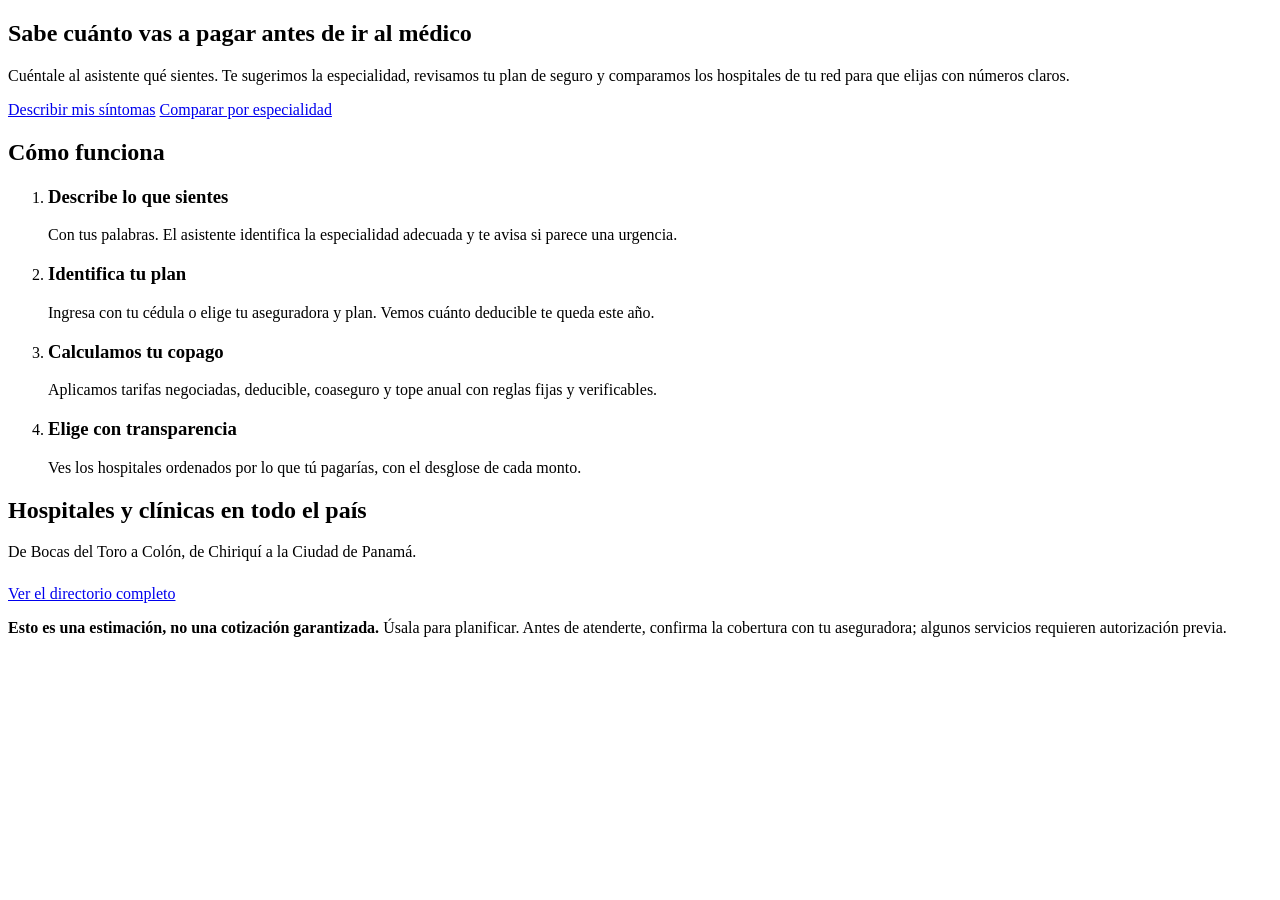
==== index.html @ ccde7081 "Add files via upload" ====
<!DOCTYPE html>
<html lang="es-PA">
<head>
  <meta charset="UTF-8">
  <meta name="viewport" content="width=device-width, initial-scale=1, viewport-fit=cover">
  <meta name="description" content="Estima cuánto pagarás de copago en hospitales y clínicas de Panamá antes de atenderte.">
  <meta name="theme-color" content="#0E3A5B">
  <title>CopagoPA · Sabe cuánto pagarás antes de ir al médico</title>
  <link rel="stylesheet" href="css/estilos.css">
</head>
<body>
  <header id="cabecera"></header>

  <main id="principal">
    <section class="portada">
      <div class="contenedor portada__rejilla">
        <div>
          <h1>Sabe cuánto vas a pagar antes de ir al médico</h1>
          <p class="portada__entrada">Cuéntale al asistente qué sientes. Te sugerimos la especialidad, revisamos tu plan de seguro y comparamos los hospitales de tu red para que elijas con números claros.</p>
          <div class="portada__acciones">
            <a class="btn btn--primario" href="asistente.html">Describir mis síntomas</a>
            <a class="btn btn--secundario" href="comparador.html">Comparar por especialidad</a>
          </div>
        </div>

        <div class="portada__ticket" aria-label="Ejemplo de estimado">
          <div class="ticket" id="ticket-ejemplo"></div>
        </div>
      </div>
    </section>

    <section class="seccion" aria-labelledby="t-como">
      <div class="contenedor">
        <h2 id="t-como">Cómo funciona</h2>
        <ol class="pasos">
          <li><h3>Describe lo que sientes</h3><p>Con tus palabras. El asistente identifica la especialidad adecuada y te avisa si parece una urgencia.</p></li>
          <li><h3>Identifica tu plan</h3><p>Ingresa con tu cédula o elige tu aseguradora y plan. Vemos cuánto deducible te queda este año.</p></li>
          <li><h3>Calculamos tu copago</h3><p>Aplicamos tarifas negociadas, deducible, coaseguro y tope anual con reglas fijas y verificables.</p></li>
          <li><h3>Elige con transparencia</h3><p>Ves los hospitales ordenados por lo que tú pagarías, con el desglose de cada monto.</p></li>
        </ol>
      </div>
    </section>

    <section class="seccion" aria-labelledby="t-red">
      <div class="contenedor">
        <h2 id="t-red">Hospitales y clínicas en todo el país</h2>
        <p>De Bocas del Toro a Colón, de Chiriquí a la Ciudad de Panamá.</p>
        <div class="franja-logos" id="franja-logos"></div>
        <p style="margin-top:1.5rem"><a href="hospitales.html">Ver el directorio completo</a></p>
      </div>
    </section>

    <section class="seccion">
      <div class="contenedor">
        <div class="aviso">
          <p><strong>Esto es una estimación, no una cotización garantizada.</strong> Úsala para planificar. Antes de atenderte, confirma la cobertura con tu aseguradora; algunos servicios requieren autorización previa.</p>
        </div>
      </div>
    </section>
  </main>

  <footer id="pie"></footer>

  <script src="js/datos.js"></script>
  <script src="js/motor.js"></script>
  <script src="js/app.js"></script>
  <script>
    CP.montarLayout("inicio");

    // Ticket de ejemplo con datos reales del motor (paciente demo)
    (function () {
      const demo = CP.pacientesDemo[0];
      const h = CP.hospitales.find(x => x.id === "h03");
      const est = CP.motor.estimar({ hospital: h, especialidadId: "neurologia", estudiosIds: [], perfil: demo });
      const nivel = CP.etiquetaNivel[est.nivel];
      document.getElementById("ticket-ejemplo").outerHTML = `
        <div>
          <div class="ticket" style="-webkit-mask:none;mask:none;border-bottom:0;padding-bottom:0">
            <div class="portada__ticket-cab">
              ${CP.logo(h, 44)}
              <div><strong>${h.nombre}</strong><p>Neurología, plan Istmo Plus</p></div>
            </div>
            <p style="margin:.6rem 0 0"><span class="nivel ${nivel.clase}">${nivel.texto}</span></p>
          </div>
          ${CP.ticketHTML(est)}
        </div>`;
    })();

    document.getElementById("franja-logos").innerHTML = CP.hospitales.slice(0, 8)
      .map(h => `<a href="hospitales.html#${h.id}">${CP.logo(h, 40)}<span>${CP.esc(h.nombre)}</span></a>`).join("");
  </script>
</body>
</html>
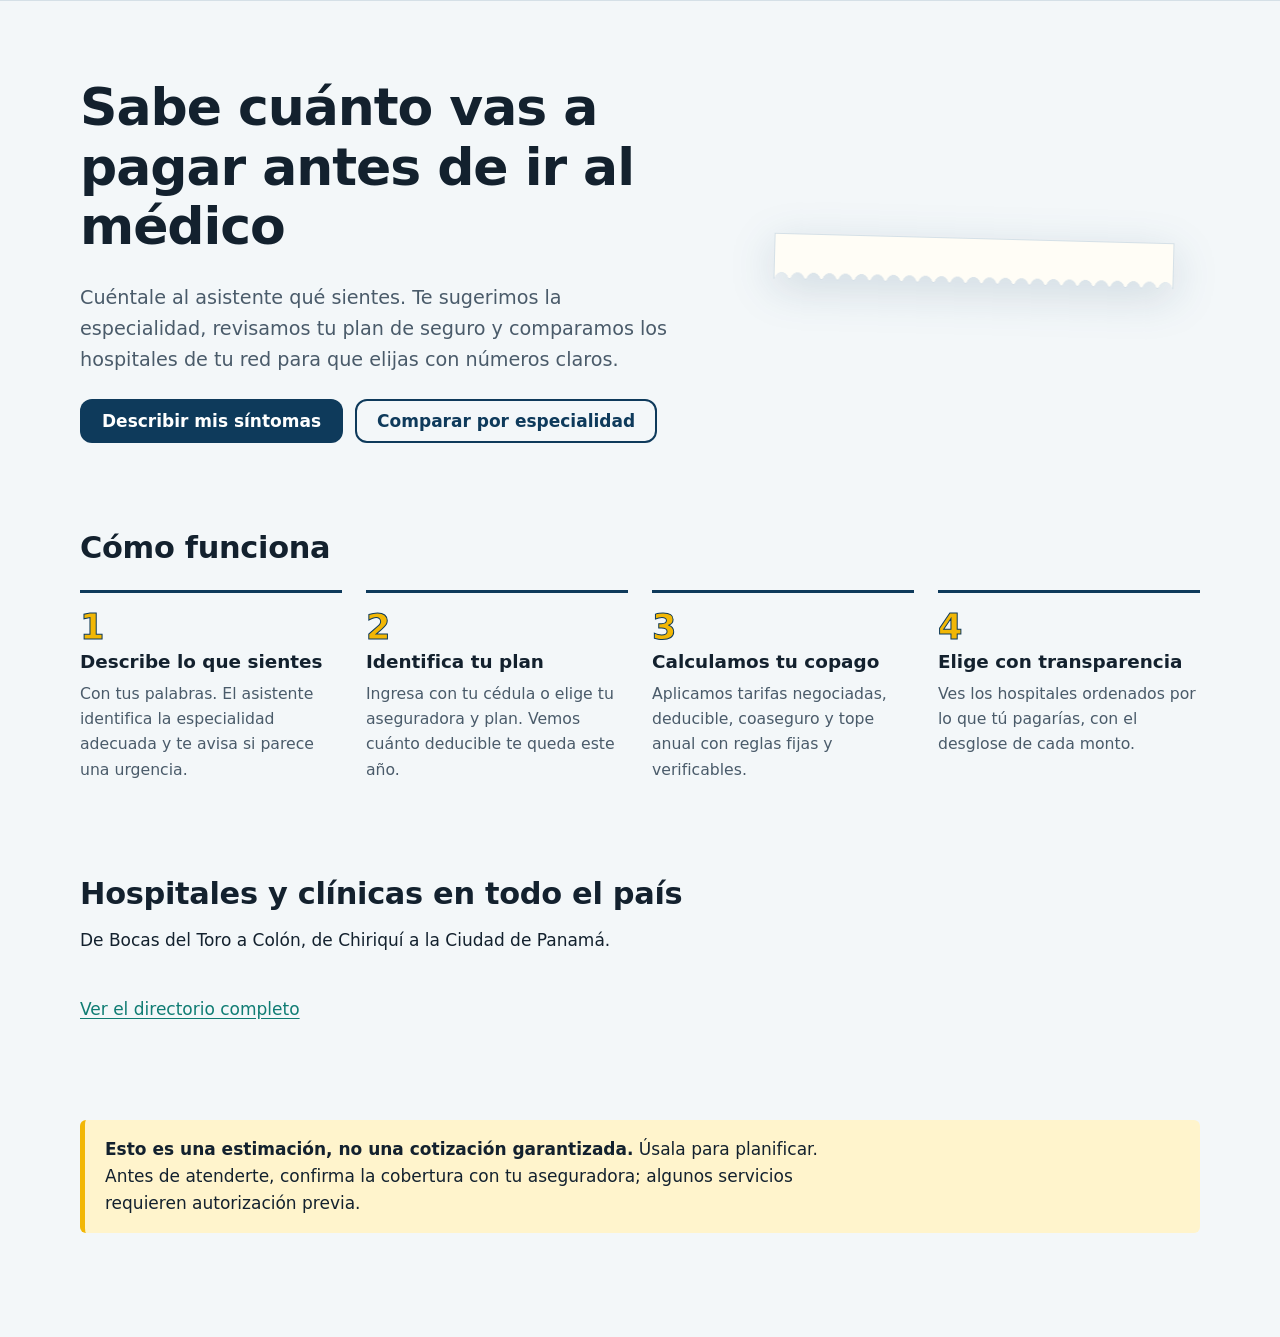
==== commit e620356a: "Fix stylesheet link path in index.html" ====
--- a/index.html
+++ b/index.html
@@ -6,7 +6,7 @@
   <meta name="description" content="Estima cuánto pagarás de copago en hospitales y clínicas de Panamá antes de atenderte.">
   <meta name="theme-color" content="#0E3A5B">
   <title>CopagoPA · Sabe cuánto pagarás antes de ir al médico</title>
-  <link rel="stylesheet" href="css/estilos.css">
+  <link rel="stylesheet" href="estilos.css">
 </head>
 <body>
   <header id="cabecera"></header>
--- a/estilos.css
+++ b/estilos.css
@@ -0,0 +1,272 @@
+/* =========================================================
+   estilos.css — CopagoPA
+   Paleta: azul canal + amarillo guayacán + turquesa clínico
+   Tipografía: Atkinson Hyperlegible (lectura) + Bricolage Grotesque (títulos)
+   ========================================================= */
+@import url("https://fonts.googleapis.com/css2?family=Atkinson+Hyperlegible:wght@400;700&family=Bricolage+Grotesque:opsz,wght@12..96,600;12..96,800&display=swap");
+
+:root {
+  --canal: #0E3A5B;
+  --canal-oscuro: #08263D;
+  --turquesa: #0F7C73;
+  --turquesa-suave: #E3F3F0;
+  --guayacan: #F2B705;
+  --guayacan-suave: #FFF4CC;
+  --alerta: #B3261E;
+  --alerta-suave: #FDECEA;
+  --fondo: #F3F7F9;
+  --superficie: #FFFFFF;
+  --papel-ticket: #FFFDF6;
+  --tinta: #13212E;
+  --tinta-suave: #4A5B6A;
+  --borde: #D5E0E7;
+  --sombra: 0 1px 2px rgba(14, 58, 91, .06), 0 8px 24px rgba(14, 58, 91, .08);
+
+  --f-texto: "Atkinson Hyperlegible", "Segoe UI", system-ui, -apple-system, Roboto, sans-serif;
+  --f-titulo: "Bricolage Grotesque", "Segoe UI", system-ui, sans-serif;
+
+  --r-s: 6px; --r-m: 12px; --r-l: 20px;
+  --ancho: 1120px;
+  --toque: 44px;
+}
+
+@media (prefers-color-scheme: dark) {
+  :root:not([data-theme="light"]) {
+    --canal: #8CC4EC; --canal-oscuro: #061B2B;
+    --turquesa: #5CC9BC; --turquesa-suave: #0F2E2B;
+    --guayacan: #F5C73A; --guayacan-suave: #3A300A;
+    --alerta: #FF8A80; --alerta-suave: #3A1411;
+    --fondo: #0B1620; --superficie: #12212E; --papel-ticket: #172735;
+    --tinta: #E8EFF4; --tinta-suave: #A7B7C4; --borde: #26394A;
+    --sombra: 0 8px 24px rgba(0, 0, 0, .35);
+  }
+}
+
+*, *::before, *::after { box-sizing: border-box; }
+html { -webkit-text-size-adjust: 100%; }
+body {
+  margin: 0; background: var(--fondo); color: var(--tinta);
+  font-family: var(--f-texto); font-size: 1.0625rem; line-height: 1.6;
+  min-height: 100vh; display: flex; flex-direction: column;
+}
+main { flex: 1; }
+img, svg { max-width: 100%; }
+a { color: var(--turquesa); text-underline-offset: 3px; }
+h1, h2, h3 { font-family: var(--f-titulo); line-height: 1.15; margin: 0 0 .5em; color: var(--tinta); }
+h1 { font-size: clamp(2rem, 5vw, 3.25rem); font-weight: 800; letter-spacing: -.02em; }
+h2 { font-size: clamp(1.4rem, 3vw, 1.9rem); font-weight: 800; letter-spacing: -.01em; }
+h3 { font-size: 1.15rem; font-weight: 600; }
+p { margin: 0 0 1em; max-width: 68ch; }
+
+:focus-visible { outline: 3px solid var(--guayacan); outline-offset: 2px; border-radius: 4px; }
+.sr { position: absolute !important; width: 1px; height: 1px; overflow: hidden; clip: rect(0 0 0 0); white-space: nowrap; }
+.contenedor { width: min(100% - 2rem, var(--ancho)); margin-inline: auto; }
+
+/* ---------- Cabecera ---------- */
+.saltar { position: absolute; left: 1rem; top: -60px; background: var(--guayacan); color: #13212E; padding: .6rem 1rem; border-radius: var(--r-s); z-index: 100; font-weight: 700; }
+.saltar:focus { top: .5rem; }
+.barra-urgencia { background: var(--alerta); color: #fff; font-size: .9rem; padding: .45rem 1rem; text-align: center; }
+.barra-urgencia a { color: #fff; font-weight: 700; }
+#cabecera { background: var(--superficie); border-bottom: 1px solid var(--borde); position: sticky; top: 0; z-index: 50; }
+.cabecera__interior { width: min(100% - 2rem, var(--ancho)); margin-inline: auto; display: flex; align-items: center; gap: 1rem; min-height: 64px; flex-wrap: wrap; }
+.marca { display: flex; align-items: center; gap: .5rem; text-decoration: none; color: var(--tinta); font-family: var(--f-titulo); font-size: 1.3rem; font-weight: 800; }
+.marca b { color: var(--turquesa); }
+.nav { flex: 1; overflow-x: auto; }
+.nav ul { list-style: none; display: flex; gap: .25rem; margin: 0; padding: 0; }
+.nav a { display: flex; align-items: center; min-height: var(--toque); padding: 0 .85rem; border-radius: var(--r-s); color: var(--tinta-suave); text-decoration: none; white-space: nowrap; font-weight: 700; }
+.nav a:hover { background: var(--fondo); color: var(--tinta); }
+.nav a[aria-current="page"] { color: var(--canal); background: var(--turquesa-suave); }
+.chip-plan { display: inline-flex; align-items: center; gap: .5rem; min-height: 38px; padding: 0 .9rem; border: 1.5px solid var(--borde); border-radius: 999px; text-decoration: none; color: var(--tinta); font-weight: 700; font-size: .92rem; }
+.chip-plan__punto { width: 9px; height: 9px; border-radius: 50%; background: var(--turquesa); }
+
+@media (max-width: 760px) {
+  .cabecera__interior { padding-block: .4rem; }
+  .cabecera__interior { gap: .5rem; }
+  .nav { order: 3; flex-basis: 100%; margin-inline: -.5rem; }
+  .nav a { padding: 0 .6rem; }
+  .chip-plan { margin-left: auto; padding: 0 .7rem; font-size: .85rem; min-height: 36px; }
+  .marca { font-size: 1.15rem; }
+  .barra-urgencia { font-size: .8rem; padding: .35rem .75rem; }
+  #cabecera { position: static; }
+}
+
+/* ---------- Pie ---------- */
+#pie { background: var(--canal-oscuro); color: #D7E3EC; margin-top: 4rem; }
+.pie__interior { width: min(100% - 2rem, var(--ancho)); margin-inline: auto; padding: 2rem 0; font-size: .92rem; }
+.pie__interior strong { color: #fff; }
+
+/* ---------- Botones y controles ---------- */
+.btn { display: inline-flex; align-items: center; justify-content: center; gap: .5rem; min-height: var(--toque); padding: 0 1.25rem; border-radius: var(--r-m); border: 2px solid transparent; font: inherit; font-weight: 700; cursor: pointer; text-decoration: none; transition: background .15s, border-color .15s; }
+.btn--primario { background: var(--canal); color: #fff; }
+.btn--primario:hover { background: var(--canal-oscuro); }
+@media (prefers-color-scheme: dark) { :root:not([data-theme="light"]) .btn--primario { color: #061B2B; } }
+.btn--secundario { background: transparent; color: var(--canal); border-color: var(--canal); }
+.btn--secundario:hover { background: var(--turquesa-suave); }
+.btn--peligro { background: transparent; color: var(--alerta); border-color: var(--alerta); }
+.btn--bloque { width: 100%; }
+.btn[disabled] { opacity: .5; cursor: not-allowed; }
+
+.campo { display: grid; gap: .35rem; margin-bottom: 1rem; }
+.campo label, .campo legend { font-weight: 700; }
+.campo small { color: var(--tinta-suave); }
+input[type="text"], input[type="number"], input[type="search"], select, textarea {
+  width: 100%; min-height: var(--toque); padding: .6rem .8rem; font: inherit; color: var(--tinta);
+  background: var(--superficie); border: 1.5px solid var(--borde); border-radius: var(--r-s);
+}
+input:focus, select:focus, textarea:focus { border-color: var(--turquesa); }
+.casilla { display: flex; align-items: center; gap: .6rem; min-height: var(--toque); cursor: pointer; }
+.campo .casilla { font-weight: 400; }
+.casilla input { flex: none;  width: 20px; height: 20px; accent-color: var(--turquesa); }
+.error { color: var(--alerta); font-weight: 700; }
+
+/* ---------- Tarjetas y paneles ---------- */
+.panel { background: var(--superficie); border: 1px solid var(--borde); border-radius: var(--r-l); padding: clamp(1rem, 3vw, 1.75rem); }
+.aviso { border-left: 5px solid var(--guayacan); background: var(--guayacan-suave); padding: 1rem 1.25rem; border-radius: var(--r-s); }
+.aviso--alerta { border-color: var(--alerta); background: var(--alerta-suave); }
+.aviso p:last-child { margin-bottom: 0; }
+
+.nivel { display: inline-block; padding: .15rem .6rem; border-radius: 999px; font-size: .82rem; font-weight: 700; border: 1.5px solid currentColor; }
+.nivel--preferente { color: var(--turquesa); }
+.nivel--estandar { color: var(--canal); }
+.nivel--fuera { color: var(--alerta); }
+.nivel--lista { color: var(--tinta-suave); }
+.etiqueta { display: inline-block; padding: .15rem .6rem; border-radius: 999px; font-size: .82rem; font-weight: 700; background: var(--guayacan); color: #13212E; }
+
+/* Barras de progreso (deducible / tope) */
+.medidor { margin-bottom: 1rem; }
+.medidor__cabeza { display: flex; justify-content: space-between; gap: 1rem; font-size: .95rem; }
+.medidor__barra { height: 12px; background: var(--fondo); border: 1px solid var(--borde); border-radius: 999px; overflow: hidden; margin-top: .3rem; }
+.medidor__relleno { height: 100%; background: var(--turquesa); border-radius: 999px; transition: width .4s ease; }
+
+/* ---------- Ticket (elemento distintivo) ---------- */
+.ticket {
+  background: var(--papel-ticket); color: var(--tinta); padding: 1.25rem 1.25rem 1.5rem;
+  border: 1px solid var(--borde); position: relative;
+  -webkit-mask: radial-gradient(circle 7px at 50% 100%, transparent 98%, #000) bottom / 16px 8px repeat-x, linear-gradient(#000, #000) top / 100% calc(100% - 8px) no-repeat;
+          mask: radial-gradient(circle 7px at 50% 100%, transparent 98%, #000) bottom / 16px 8px repeat-x, linear-gradient(#000, #000) top / 100% calc(100% - 8px) no-repeat;
+}
+.ticket__filas { list-style: none; margin: 0; padding: 0; }
+.ticket__fila { padding: .7rem 0; border-bottom: 1.5px dashed var(--borde); }
+.ticket__concepto, .ticket__pagas { display: flex; justify-content: space-between; gap: 1rem; }
+.ticket__concepto span:first-child { font-weight: 700; }
+.ticket__lista { color: var(--tinta-suave); text-decoration: line-through; text-decoration-thickness: 1px; font-variant-numeric: tabular-nums; }
+.ticket__detalle { font-size: .88rem; color: var(--tinta-suave); margin: .2rem 0 .3rem; }
+.ticket__pagas { font-size: .95rem; }
+.ticket__pagas strong { font-variant-numeric: tabular-nums; }
+.ticket__totales { margin: .75rem 0 0; }
+.ticket__totales div { display: flex; justify-content: space-between; gap: 1rem; padding: .2rem 0; }
+.ticket__totales dt { color: var(--tinta-suave); }
+.ticket__totales dd { margin: 0; font-variant-numeric: tabular-nums; }
+.ticket__total { border-top: 2px solid var(--tinta); margin-top: .4rem; padding-top: .5rem !important; }
+.ticket__total dt { color: var(--tinta); font-weight: 700; }
+.ticket__total dd { font-family: var(--f-titulo); font-weight: 800; font-size: 1.5rem; }
+
+/* ---------- Portada ---------- */
+.portada { padding: clamp(2rem, 6vw, 5rem) 0 3rem; }
+.portada__rejilla { display: grid; grid-template-columns: 1.2fr .9fr; gap: clamp(2rem, 5vw, 4rem); align-items: center; }
+.portada__entrada { font-size: 1.2rem; color: var(--tinta-suave); }
+.portada__acciones { display: flex; flex-wrap: wrap; gap: .75rem; margin-top: 1.5rem; }
+.portada__ticket { transform: rotate(1.5deg); filter: drop-shadow(0 12px 22px rgba(14, 58, 91, .16)); max-width: 400px; justify-self: center; width: 100%; }
+.portada__ticket-cab { display: flex; align-items: center; gap: .75rem; padding-bottom: .75rem; border-bottom: 2px solid var(--tinta); }
+.portada__ticket-cab p { margin: 0; font-size: .9rem; color: var(--tinta-suave); }
+@media (max-width: 860px) { .portada__rejilla { grid-template-columns: 1fr; } .portada__ticket { transform: none; } }
+
+.pasos { list-style: none; counter-reset: paso; display: grid; grid-template-columns: repeat(auto-fit, minmax(220px, 1fr)); gap: 1.5rem; padding: 0; margin: 1.5rem 0 0; }
+.pasos li { counter-increment: paso; padding-top: 1rem; border-top: 3px solid var(--canal); }
+.pasos li::before { content: counter(paso); font-family: var(--f-titulo); font-weight: 800; font-size: 2.2rem; color: var(--guayacan); line-height: 1; display: block; margin-bottom: .4rem; -webkit-text-stroke: 1px var(--canal); }
+.pasos p { font-size: .98rem; color: var(--tinta-suave); }
+.seccion { padding: 2.5rem 0; }
+.franja-logos { display: flex; flex-wrap: wrap; gap: 1.25rem 2rem; align-items: center; margin-top: 1rem; }
+.franja-logos a { display: flex; align-items: center; gap: .6rem; color: var(--tinta); text-decoration: none; font-weight: 700; font-size: .95rem; }
+
+/* ---------- Asistente (chat) ---------- */
+.chat-rejilla { display: grid; grid-template-columns: minmax(0, 1fr) 320px; gap: 1.5rem; padding: 1.5rem 0; align-items: start; }
+@media (max-width: 900px) { .chat-rejilla { grid-template-columns: 1fr; } .chat-resumen { order: -1; } }
+.chat { background: var(--superficie); border: 1px solid var(--borde); border-radius: var(--r-l); display: flex; flex-direction: column; height: min(78vh, 760px); min-height: 480px; }
+.chat__cab { display: flex; align-items: center; gap: .75rem; padding: .9rem 1.1rem; border-bottom: 1px solid var(--borde); }
+.chat__cab p { margin: 0; font-size: .88rem; color: var(--tinta-suave); }
+.chat__avatar { width: 40px; height: 40px; border-radius: 50%; background: var(--turquesa-suave); display: grid; place-items: center; flex: none; }
+.chat__log { flex: 1; overflow-y: auto; padding: 1.1rem; display: flex; flex-direction: column; gap: .75rem; scroll-behavior: smooth; }
+.msj { max-width: 85%; padding: .7rem 1rem; border-radius: 16px; }
+.msj p:last-child { margin-bottom: 0; }
+.msj--bot { background: var(--fondo); border: 1px solid var(--borde); border-bottom-left-radius: 4px; align-self: flex-start; }
+.msj--usuario { background: var(--canal); color: #fff; border-bottom-right-radius: 4px; align-self: flex-end; }
+@media (prefers-color-scheme: dark) { :root:not([data-theme="light"]) .msj--usuario { color: #061B2B; } }
+.msj--ancho { max-width: 100%; width: 100%; }
+.msj--alerta { background: var(--alerta-suave); border-color: var(--alerta); }
+.chips { display: flex; flex-wrap: wrap; gap: .5rem; align-self: flex-start; }
+.chip { min-height: 40px; padding: .35rem 1rem; border-radius: 999px; border: 1.5px solid var(--turquesa); background: var(--superficie); color: var(--turquesa); font: inherit; font-weight: 700; cursor: pointer; }
+.chip:hover { background: var(--turquesa-suave); }
+.chip[disabled] { opacity: .45; cursor: default; }
+.chat__entrada { display: flex; gap: .5rem; padding: .8rem; border-top: 1px solid var(--borde); }
+.chat__entrada input { flex: 1; border-radius: 999px; padding-inline: 1.1rem; }
+.chat__entrada .btn { border-radius: 999px; }
+.escribiendo { display: inline-flex; gap: 4px; }
+.escribiendo i { width: 7px; height: 7px; border-radius: 50%; background: var(--tinta-suave); animation: salto 1s infinite; }
+.escribiendo i:nth-child(2) { animation-delay: .15s; } .escribiendo i:nth-child(3) { animation-delay: .3s; }
+@keyframes salto { 0%, 60%, 100% { opacity: .3; } 30% { opacity: 1; } }
+.chat-resumen .panel { position: sticky; top: 90px; }
+.resumen__dato { padding: .6rem 0; border-bottom: 1px solid var(--borde); }
+.resumen__dato:last-child { border-bottom: 0; }
+.resumen__dato span { display: block; font-size: .85rem; color: var(--tinta-suave); }
+.resumen__dato strong { font-size: 1.05rem; }
+
+/* ---------- Resultados / ranking ---------- */
+.resultado { background: var(--superficie); border: 1px solid var(--borde); border-radius: var(--r-l); padding: 1.1rem; display: grid; grid-template-columns: auto 1fr auto; gap: .5rem 1rem; align-items: center; }
+.resultado + .resultado { margin-top: .75rem; }
+.resultado--destacado { border: 2px solid var(--turquesa); }
+.resultado__pos { font-family: var(--f-titulo); font-weight: 800; font-size: 1.1rem; color: var(--tinta-suave); }
+.resultado__cuerpo h3 { margin: 0 0 .2rem; }
+.resultado__meta { font-size: .9rem; color: var(--tinta-suave); margin: 0; }
+.resultado__etiquetas { display: flex; flex-wrap: wrap; gap: .35rem; margin-top: .35rem; }
+.resultado__precio { text-align: right; }
+.resultado__precio strong { display: block; font-family: var(--f-titulo); font-size: 1.6rem; font-weight: 800; line-height: 1.1; font-variant-numeric: tabular-nums; }
+.resultado__precio span { font-size: .82rem; color: var(--tinta-suave); }
+.resultado details { grid-column: 1 / -1; }
+.resultado summary { cursor: pointer; font-weight: 700; color: var(--turquesa); min-height: var(--toque); display: flex; align-items: center; }
+.resultado__cab { display: flex; gap: .9rem; align-items: center; }
+@media (max-width: 560px) {
+  .resultado { grid-template-columns: 1fr; }
+  .resultado__pos { display: none; }
+  .resultado__precio { text-align: left; }
+}
+
+/* ---------- Diseños de dos columnas ---------- */
+.dos-col { display: grid; grid-template-columns: 340px minmax(0, 1fr); gap: 1.5rem; align-items: start; padding: 1.5rem 0; }
+@media (max-width: 900px) { .dos-col { grid-template-columns: 1fr; } }
+.cabeza-pagina { padding: 2rem 0 .5rem; }
+.cabeza-pagina p { color: var(--tinta-suave); }
+
+/* ---------- Directorio de hospitales ---------- */
+.rejilla-hosp { display: grid; grid-template-columns: repeat(auto-fill, minmax(290px, 1fr)); gap: 1rem; }
+.hosp { background: var(--superficie); border: 1px solid var(--borde); border-radius: var(--r-l); overflow: hidden; display: flex; flex-direction: column; }
+.hosp__franja { height: 6px; }
+.hosp__cuerpo { padding: 1.1rem; flex: 1; display: flex; flex-direction: column; gap: .5rem; }
+.hosp__cab { display: flex; gap: .8rem; align-items: center; }
+.hosp__cab h3 { margin: 0; }
+.hosp__cab p { margin: 0; font-size: .88rem; color: var(--tinta-suave); }
+.hosp dl { margin: .25rem 0 0; font-size: .93rem; }
+.hosp dt { color: var(--tinta-suave); font-size: .82rem; }
+.hosp dd { margin: 0 0 .4rem; }
+.hosp__esp { display: flex; flex-wrap: wrap; gap: .3rem; }
+.hosp__esp span { font-size: .8rem; padding: .1rem .5rem; border-radius: var(--r-s); background: var(--fondo); border: 1px solid var(--borde); }
+.hosp__pie { display: flex; gap: .5rem; flex-wrap: wrap; padding: .9rem 1.1rem; border-top: 1px solid var(--borde); }
+.hosp__pie .btn { min-height: 40px; padding: 0 .9rem; font-size: .92rem; }
+
+/* ---------- Pestañas ---------- */
+.pestanas { display: flex; gap: .25rem; border-bottom: 2px solid var(--borde); margin-bottom: 1.25rem; }
+.pestanas button { min-height: var(--toque); padding: 0 1rem; border: 0; background: none; font: inherit; font-weight: 700; color: var(--tinta-suave); border-bottom: 3px solid transparent; margin-bottom: -2px; cursor: pointer; }
+.pestanas button[aria-selected="true"] { color: var(--canal); border-color: var(--guayacan); }
+.tabla-simple { width: 100%; border-collapse: collapse; font-size: .95rem; }
+.tabla-simple th, .tabla-simple td { text-align: left; padding: .55rem .5rem; border-bottom: 1px solid var(--borde); }
+.tabla-simple th { color: var(--tinta-suave); font-weight: 700; }
+.tabla-scroll { overflow-x: auto; }
+.vacio { text-align: center; padding: 2.5rem 1rem; color: var(--tinta-suave); }
+
+@media (prefers-reduced-motion: reduce) {
+  *, *::before, *::after { animation: none !important; transition: none !important; scroll-behavior: auto !important; }
+}
+@media print {
+  #cabecera, .barra-urgencia, .chat__entrada, .btn { display: none !important; }
+  body { background: #fff; }
+}
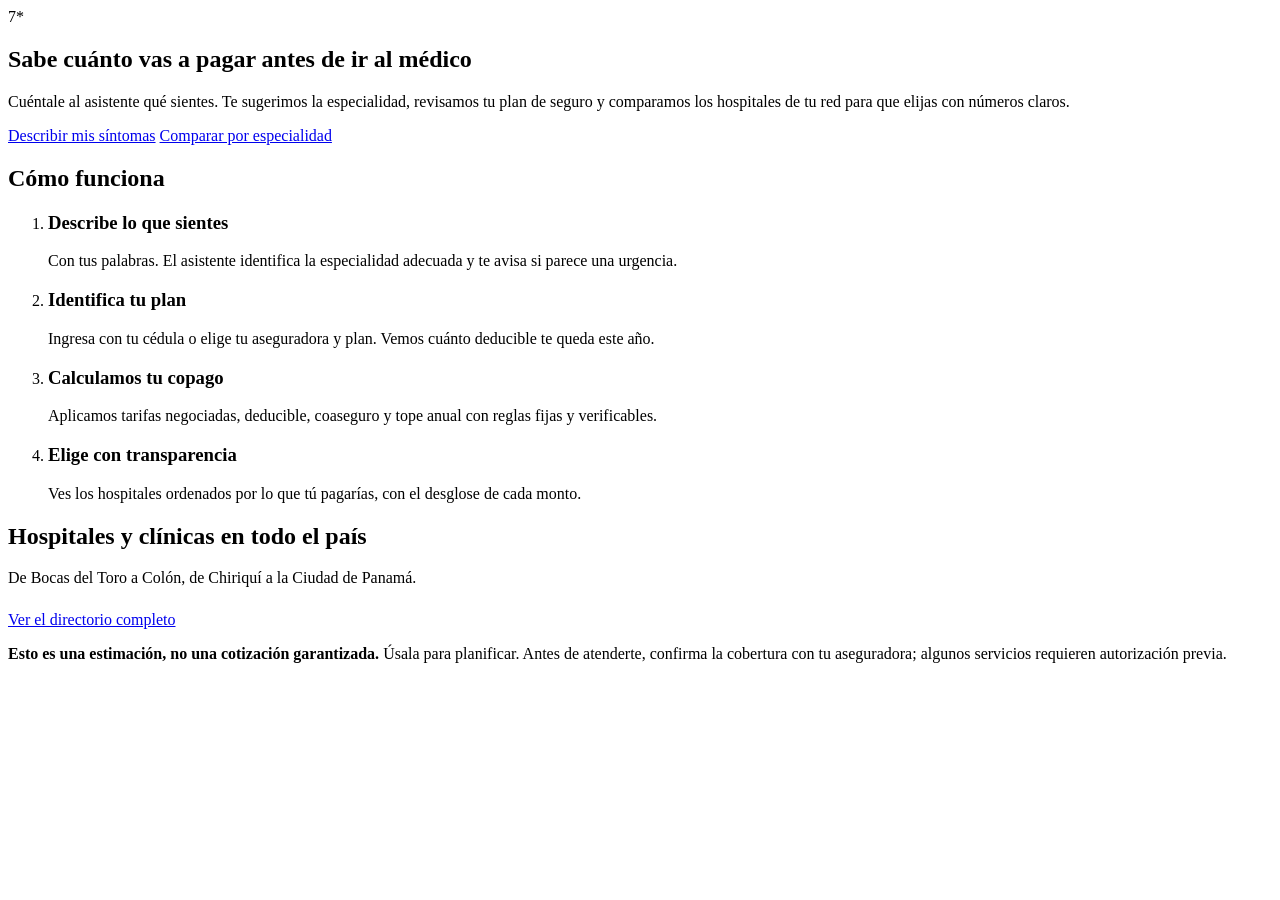
==== commit e8ce9efd: "Update stylesheet link path in index.html" ====
--- a/index.html
+++ b/index.html
@@ -6,8 +6,8 @@
   <meta name="description" content="Estima cuánto pagarás de copago en hospitales y clínicas de Panamá antes de atenderte.">
   <meta name="theme-color" content="#0E3A5B">
   <title>CopagoPA · Sabe cuánto pagarás antes de ir al médico</title>
-  <link rel="stylesheet" href="estilos.css">
-</head>
+  <link rel="stylesheet" href="css/estilos.css">
+</head>7*
 <body>
   <header id="cabecera"></header>
 
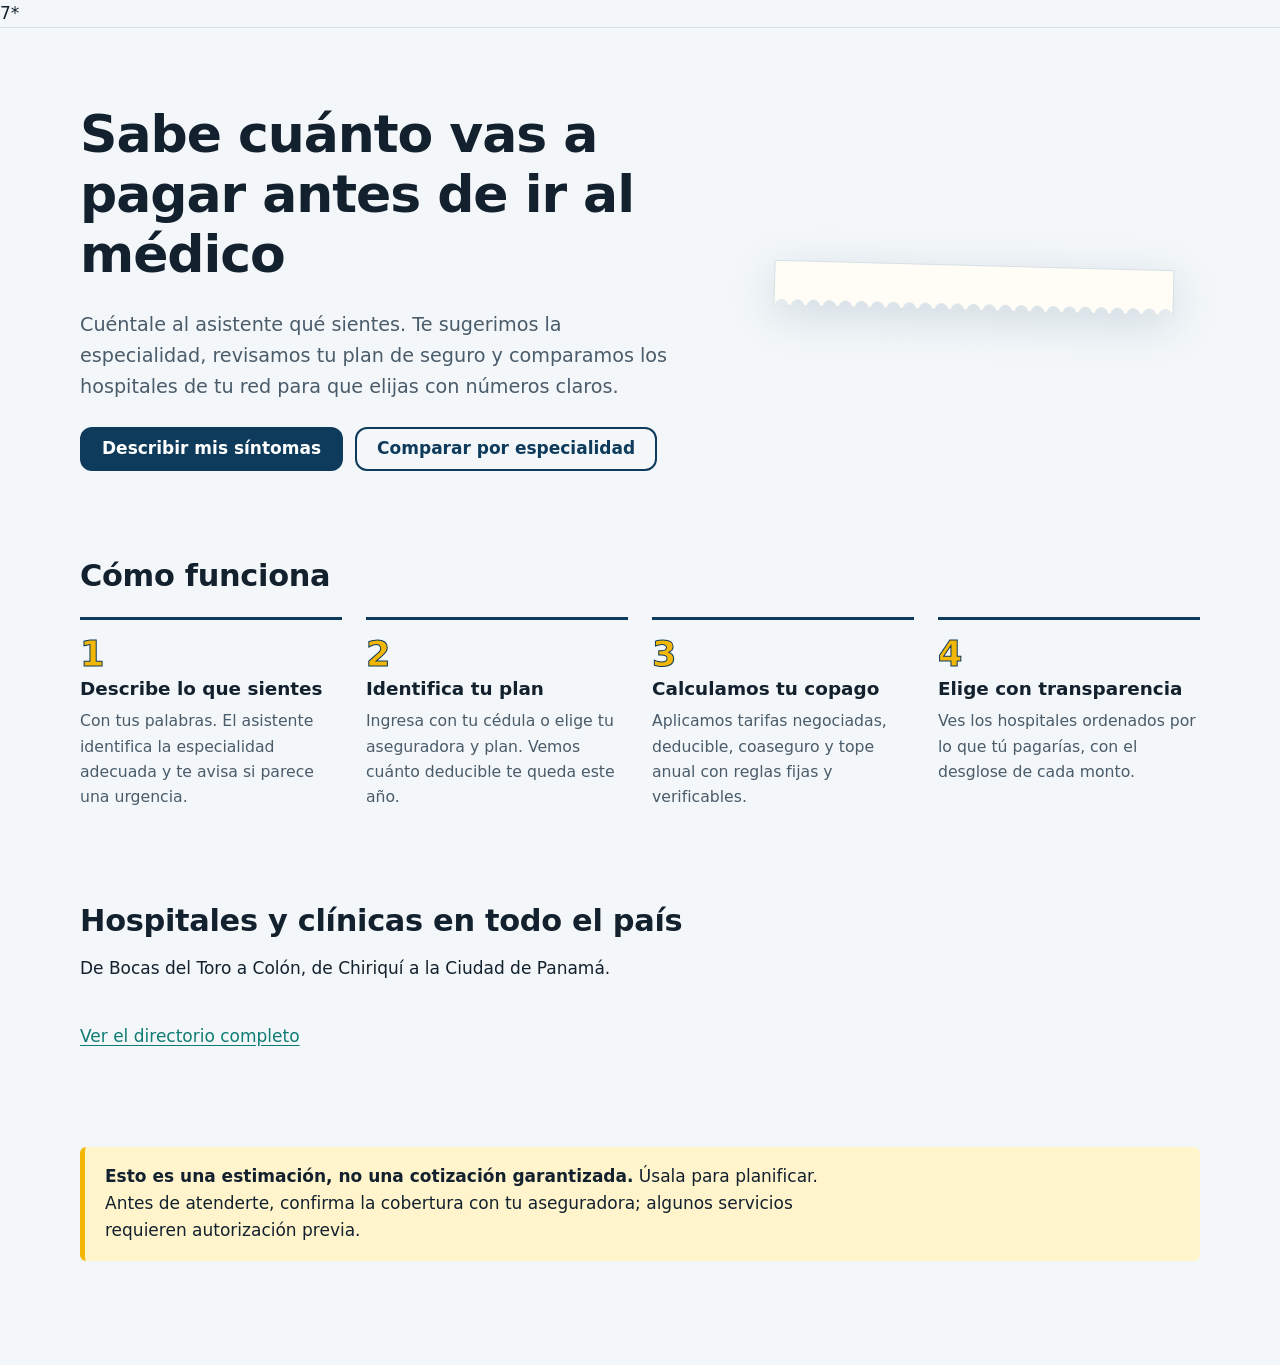
==== commit 569227d3: "Fix stylesheet link path in index.html" ====
--- a/index.html
+++ b/index.html
@@ -6,7 +6,7 @@
   <meta name="description" content="Estima cuánto pagarás de copago en hospitales y clínicas de Panamá antes de atenderte.">
   <meta name="theme-color" content="#0E3A5B">
   <title>CopagoPA · Sabe cuánto pagarás antes de ir al médico</title>
-  <link rel="stylesheet" href="css/estilos.css">
+  <link rel="stylesheet" href="estilos.css">
 </head>7*
 <body>
   <header id="cabecera"></header>
--- a/estilos.css
+++ b/estilos.css
@@ -0,0 +1,272 @@
+/* =========================================================
+   estilos.css — CopagoPA
+   Paleta: azul canal + amarillo guayacán + turquesa clínico
+   Tipografía: Atkinson Hyperlegible (lectura) + Bricolage Grotesque (títulos)
+   ========================================================= */
+@import url("https://fonts.googleapis.com/css2?family=Atkinson+Hyperlegible:wght@400;700&family=Bricolage+Grotesque:opsz,wght@12..96,600;12..96,800&display=swap");
+
+:root {
+  --canal: #0E3A5B;
+  --canal-oscuro: #08263D;
+  --turquesa: #0F7C73;
+  --turquesa-suave: #E3F3F0;
+  --guayacan: #F2B705;
+  --guayacan-suave: #FFF4CC;
+  --alerta: #B3261E;
+  --alerta-suave: #FDECEA;
+  --fondo: #F3F7F9;
+  --superficie: #FFFFFF;
+  --papel-ticket: #FFFDF6;
+  --tinta: #13212E;
+  --tinta-suave: #4A5B6A;
+  --borde: #D5E0E7;
+  --sombra: 0 1px 2px rgba(14, 58, 91, .06), 0 8px 24px rgba(14, 58, 91, .08);
+
+  --f-texto: "Atkinson Hyperlegible", "Segoe UI", system-ui, -apple-system, Roboto, sans-serif;
+  --f-titulo: "Bricolage Grotesque", "Segoe UI", system-ui, sans-serif;
+
+  --r-s: 6px; --r-m: 12px; --r-l: 20px;
+  --ancho: 1120px;
+  --toque: 44px;
+}
+
+@media (prefers-color-scheme: dark) {
+  :root:not([data-theme="light"]) {
+    --canal: #8CC4EC; --canal-oscuro: #061B2B;
+    --turquesa: #5CC9BC; --turquesa-suave: #0F2E2B;
+    --guayacan: #F5C73A; --guayacan-suave: #3A300A;
+    --alerta: #FF8A80; --alerta-suave: #3A1411;
+    --fondo: #0B1620; --superficie: #12212E; --papel-ticket: #172735;
+    --tinta: #E8EFF4; --tinta-suave: #A7B7C4; --borde: #26394A;
+    --sombra: 0 8px 24px rgba(0, 0, 0, .35);
+  }
+}
+
+*, *::before, *::after { box-sizing: border-box; }
+html { -webkit-text-size-adjust: 100%; }
+body {
+  margin: 0; background: var(--fondo); color: var(--tinta);
+  font-family: var(--f-texto); font-size: 1.0625rem; line-height: 1.6;
+  min-height: 100vh; display: flex; flex-direction: column;
+}
+main { flex: 1; }
+img, svg { max-width: 100%; }
+a { color: var(--turquesa); text-underline-offset: 3px; }
+h1, h2, h3 { font-family: var(--f-titulo); line-height: 1.15; margin: 0 0 .5em; color: var(--tinta); }
+h1 { font-size: clamp(2rem, 5vw, 3.25rem); font-weight: 800; letter-spacing: -.02em; }
+h2 { font-size: clamp(1.4rem, 3vw, 1.9rem); font-weight: 800; letter-spacing: -.01em; }
+h3 { font-size: 1.15rem; font-weight: 600; }
+p { margin: 0 0 1em; max-width: 68ch; }
+
+:focus-visible { outline: 3px solid var(--guayacan); outline-offset: 2px; border-radius: 4px; }
+.sr { position: absolute !important; width: 1px; height: 1px; overflow: hidden; clip: rect(0 0 0 0); white-space: nowrap; }
+.contenedor { width: min(100% - 2rem, var(--ancho)); margin-inline: auto; }
+
+/* ---------- Cabecera ---------- */
+.saltar { position: absolute; left: 1rem; top: -60px; background: var(--guayacan); color: #13212E; padding: .6rem 1rem; border-radius: var(--r-s); z-index: 100; font-weight: 700; }
+.saltar:focus { top: .5rem; }
+.barra-urgencia { background: var(--alerta); color: #fff; font-size: .9rem; padding: .45rem 1rem; text-align: center; }
+.barra-urgencia a { color: #fff; font-weight: 700; }
+#cabecera { background: var(--superficie); border-bottom: 1px solid var(--borde); position: sticky; top: 0; z-index: 50; }
+.cabecera__interior { width: min(100% - 2rem, var(--ancho)); margin-inline: auto; display: flex; align-items: center; gap: 1rem; min-height: 64px; flex-wrap: wrap; }
+.marca { display: flex; align-items: center; gap: .5rem; text-decoration: none; color: var(--tinta); font-family: var(--f-titulo); font-size: 1.3rem; font-weight: 800; }
+.marca b { color: var(--turquesa); }
+.nav { flex: 1; overflow-x: auto; }
+.nav ul { list-style: none; display: flex; gap: .25rem; margin: 0; padding: 0; }
+.nav a { display: flex; align-items: center; min-height: var(--toque); padding: 0 .85rem; border-radius: var(--r-s); color: var(--tinta-suave); text-decoration: none; white-space: nowrap; font-weight: 700; }
+.nav a:hover { background: var(--fondo); color: var(--tinta); }
+.nav a[aria-current="page"] { color: var(--canal); background: var(--turquesa-suave); }
+.chip-plan { display: inline-flex; align-items: center; gap: .5rem; min-height: 38px; padding: 0 .9rem; border: 1.5px solid var(--borde); border-radius: 999px; text-decoration: none; color: var(--tinta); font-weight: 700; font-size: .92rem; }
+.chip-plan__punto { width: 9px; height: 9px; border-radius: 50%; background: var(--turquesa); }
+
+@media (max-width: 760px) {
+  .cabecera__interior { padding-block: .4rem; }
+  .cabecera__interior { gap: .5rem; }
+  .nav { order: 3; flex-basis: 100%; margin-inline: -.5rem; }
+  .nav a { padding: 0 .6rem; }
+  .chip-plan { margin-left: auto; padding: 0 .7rem; font-size: .85rem; min-height: 36px; }
+  .marca { font-size: 1.15rem; }
+  .barra-urgencia { font-size: .8rem; padding: .35rem .75rem; }
+  #cabecera { position: static; }
+}
+
+/* ---------- Pie ---------- */
+#pie { background: var(--canal-oscuro); color: #D7E3EC; margin-top: 4rem; }
+.pie__interior { width: min(100% - 2rem, var(--ancho)); margin-inline: auto; padding: 2rem 0; font-size: .92rem; }
+.pie__interior strong { color: #fff; }
+
+/* ---------- Botones y controles ---------- */
+.btn { display: inline-flex; align-items: center; justify-content: center; gap: .5rem; min-height: var(--toque); padding: 0 1.25rem; border-radius: var(--r-m); border: 2px solid transparent; font: inherit; font-weight: 700; cursor: pointer; text-decoration: none; transition: background .15s, border-color .15s; }
+.btn--primario { background: var(--canal); color: #fff; }
+.btn--primario:hover { background: var(--canal-oscuro); }
+@media (prefers-color-scheme: dark) { :root:not([data-theme="light"]) .btn--primario { color: #061B2B; } }
+.btn--secundario { background: transparent; color: var(--canal); border-color: var(--canal); }
+.btn--secundario:hover { background: var(--turquesa-suave); }
+.btn--peligro { background: transparent; color: var(--alerta); border-color: var(--alerta); }
+.btn--bloque { width: 100%; }
+.btn[disabled] { opacity: .5; cursor: not-allowed; }
+
+.campo { display: grid; gap: .35rem; margin-bottom: 1rem; }
+.campo label, .campo legend { font-weight: 700; }
+.campo small { color: var(--tinta-suave); }
+input[type="text"], input[type="number"], input[type="search"], select, textarea {
+  width: 100%; min-height: var(--toque); padding: .6rem .8rem; font: inherit; color: var(--tinta);
+  background: var(--superficie); border: 1.5px solid var(--borde); border-radius: var(--r-s);
+}
+input:focus, select:focus, textarea:focus { border-color: var(--turquesa); }
+.casilla { display: flex; align-items: center; gap: .6rem; min-height: var(--toque); cursor: pointer; }
+.campo .casilla { font-weight: 400; }
+.casilla input { flex: none;  width: 20px; height: 20px; accent-color: var(--turquesa); }
+.error { color: var(--alerta); font-weight: 700; }
+
+/* ---------- Tarjetas y paneles ---------- */
+.panel { background: var(--superficie); border: 1px solid var(--borde); border-radius: var(--r-l); padding: clamp(1rem, 3vw, 1.75rem); }
+.aviso { border-left: 5px solid var(--guayacan); background: var(--guayacan-suave); padding: 1rem 1.25rem; border-radius: var(--r-s); }
+.aviso--alerta { border-color: var(--alerta); background: var(--alerta-suave); }
+.aviso p:last-child { margin-bottom: 0; }
+
+.nivel { display: inline-block; padding: .15rem .6rem; border-radius: 999px; font-size: .82rem; font-weight: 700; border: 1.5px solid currentColor; }
+.nivel--preferente { color: var(--turquesa); }
+.nivel--estandar { color: var(--canal); }
+.nivel--fuera { color: var(--alerta); }
+.nivel--lista { color: var(--tinta-suave); }
+.etiqueta { display: inline-block; padding: .15rem .6rem; border-radius: 999px; font-size: .82rem; font-weight: 700; background: var(--guayacan); color: #13212E; }
+
+/* Barras de progreso (deducible / tope) */
+.medidor { margin-bottom: 1rem; }
+.medidor__cabeza { display: flex; justify-content: space-between; gap: 1rem; font-size: .95rem; }
+.medidor__barra { height: 12px; background: var(--fondo); border: 1px solid var(--borde); border-radius: 999px; overflow: hidden; margin-top: .3rem; }
+.medidor__relleno { height: 100%; background: var(--turquesa); border-radius: 999px; transition: width .4s ease; }
+
+/* ---------- Ticket (elemento distintivo) ---------- */
+.ticket {
+  background: var(--papel-ticket); color: var(--tinta); padding: 1.25rem 1.25rem 1.5rem;
+  border: 1px solid var(--borde); position: relative;
+  -webkit-mask: radial-gradient(circle 7px at 50% 100%, transparent 98%, #000) bottom / 16px 8px repeat-x, linear-gradient(#000, #000) top / 100% calc(100% - 8px) no-repeat;
+          mask: radial-gradient(circle 7px at 50% 100%, transparent 98%, #000) bottom / 16px 8px repeat-x, linear-gradient(#000, #000) top / 100% calc(100% - 8px) no-repeat;
+}
+.ticket__filas { list-style: none; margin: 0; padding: 0; }
+.ticket__fila { padding: .7rem 0; border-bottom: 1.5px dashed var(--borde); }
+.ticket__concepto, .ticket__pagas { display: flex; justify-content: space-between; gap: 1rem; }
+.ticket__concepto span:first-child { font-weight: 700; }
+.ticket__lista { color: var(--tinta-suave); text-decoration: line-through; text-decoration-thickness: 1px; font-variant-numeric: tabular-nums; }
+.ticket__detalle { font-size: .88rem; color: var(--tinta-suave); margin: .2rem 0 .3rem; }
+.ticket__pagas { font-size: .95rem; }
+.ticket__pagas strong { font-variant-numeric: tabular-nums; }
+.ticket__totales { margin: .75rem 0 0; }
+.ticket__totales div { display: flex; justify-content: space-between; gap: 1rem; padding: .2rem 0; }
+.ticket__totales dt { color: var(--tinta-suave); }
+.ticket__totales dd { margin: 0; font-variant-numeric: tabular-nums; }
+.ticket__total { border-top: 2px solid var(--tinta); margin-top: .4rem; padding-top: .5rem !important; }
+.ticket__total dt { color: var(--tinta); font-weight: 700; }
+.ticket__total dd { font-family: var(--f-titulo); font-weight: 800; font-size: 1.5rem; }
+
+/* ---------- Portada ---------- */
+.portada { padding: clamp(2rem, 6vw, 5rem) 0 3rem; }
+.portada__rejilla { display: grid; grid-template-columns: 1.2fr .9fr; gap: clamp(2rem, 5vw, 4rem); align-items: center; }
+.portada__entrada { font-size: 1.2rem; color: var(--tinta-suave); }
+.portada__acciones { display: flex; flex-wrap: wrap; gap: .75rem; margin-top: 1.5rem; }
+.portada__ticket { transform: rotate(1.5deg); filter: drop-shadow(0 12px 22px rgba(14, 58, 91, .16)); max-width: 400px; justify-self: center; width: 100%; }
+.portada__ticket-cab { display: flex; align-items: center; gap: .75rem; padding-bottom: .75rem; border-bottom: 2px solid var(--tinta); }
+.portada__ticket-cab p { margin: 0; font-size: .9rem; color: var(--tinta-suave); }
+@media (max-width: 860px) { .portada__rejilla { grid-template-columns: 1fr; } .portada__ticket { transform: none; } }
+
+.pasos { list-style: none; counter-reset: paso; display: grid; grid-template-columns: repeat(auto-fit, minmax(220px, 1fr)); gap: 1.5rem; padding: 0; margin: 1.5rem 0 0; }
+.pasos li { counter-increment: paso; padding-top: 1rem; border-top: 3px solid var(--canal); }
+.pasos li::before { content: counter(paso); font-family: var(--f-titulo); font-weight: 800; font-size: 2.2rem; color: var(--guayacan); line-height: 1; display: block; margin-bottom: .4rem; -webkit-text-stroke: 1px var(--canal); }
+.pasos p { font-size: .98rem; color: var(--tinta-suave); }
+.seccion { padding: 2.5rem 0; }
+.franja-logos { display: flex; flex-wrap: wrap; gap: 1.25rem 2rem; align-items: center; margin-top: 1rem; }
+.franja-logos a { display: flex; align-items: center; gap: .6rem; color: var(--tinta); text-decoration: none; font-weight: 700; font-size: .95rem; }
+
+/* ---------- Asistente (chat) ---------- */
+.chat-rejilla { display: grid; grid-template-columns: minmax(0, 1fr) 320px; gap: 1.5rem; padding: 1.5rem 0; align-items: start; }
+@media (max-width: 900px) { .chat-rejilla { grid-template-columns: 1fr; } .chat-resumen { order: -1; } }
+.chat { background: var(--superficie); border: 1px solid var(--borde); border-radius: var(--r-l); display: flex; flex-direction: column; height: min(78vh, 760px); min-height: 480px; }
+.chat__cab { display: flex; align-items: center; gap: .75rem; padding: .9rem 1.1rem; border-bottom: 1px solid var(--borde); }
+.chat__cab p { margin: 0; font-size: .88rem; color: var(--tinta-suave); }
+.chat__avatar { width: 40px; height: 40px; border-radius: 50%; background: var(--turquesa-suave); display: grid; place-items: center; flex: none; }
+.chat__log { flex: 1; overflow-y: auto; padding: 1.1rem; display: flex; flex-direction: column; gap: .75rem; scroll-behavior: smooth; }
+.msj { max-width: 85%; padding: .7rem 1rem; border-radius: 16px; }
+.msj p:last-child { margin-bottom: 0; }
+.msj--bot { background: var(--fondo); border: 1px solid var(--borde); border-bottom-left-radius: 4px; align-self: flex-start; }
+.msj--usuario { background: var(--canal); color: #fff; border-bottom-right-radius: 4px; align-self: flex-end; }
+@media (prefers-color-scheme: dark) { :root:not([data-theme="light"]) .msj--usuario { color: #061B2B; } }
+.msj--ancho { max-width: 100%; width: 100%; }
+.msj--alerta { background: var(--alerta-suave); border-color: var(--alerta); }
+.chips { display: flex; flex-wrap: wrap; gap: .5rem; align-self: flex-start; }
+.chip { min-height: 40px; padding: .35rem 1rem; border-radius: 999px; border: 1.5px solid var(--turquesa); background: var(--superficie); color: var(--turquesa); font: inherit; font-weight: 700; cursor: pointer; }
+.chip:hover { background: var(--turquesa-suave); }
+.chip[disabled] { opacity: .45; cursor: default; }
+.chat__entrada { display: flex; gap: .5rem; padding: .8rem; border-top: 1px solid var(--borde); }
+.chat__entrada input { flex: 1; border-radius: 999px; padding-inline: 1.1rem; }
+.chat__entrada .btn { border-radius: 999px; }
+.escribiendo { display: inline-flex; gap: 4px; }
+.escribiendo i { width: 7px; height: 7px; border-radius: 50%; background: var(--tinta-suave); animation: salto 1s infinite; }
+.escribiendo i:nth-child(2) { animation-delay: .15s; } .escribiendo i:nth-child(3) { animation-delay: .3s; }
+@keyframes salto { 0%, 60%, 100% { opacity: .3; } 30% { opacity: 1; } }
+.chat-resumen .panel { position: sticky; top: 90px; }
+.resumen__dato { padding: .6rem 0; border-bottom: 1px solid var(--borde); }
+.resumen__dato:last-child { border-bottom: 0; }
+.resumen__dato span { display: block; font-size: .85rem; color: var(--tinta-suave); }
+.resumen__dato strong { font-size: 1.05rem; }
+
+/* ---------- Resultados / ranking ---------- */
+.resultado { background: var(--superficie); border: 1px solid var(--borde); border-radius: var(--r-l); padding: 1.1rem; display: grid; grid-template-columns: auto 1fr auto; gap: .5rem 1rem; align-items: center; }
+.resultado + .resultado { margin-top: .75rem; }
+.resultado--destacado { border: 2px solid var(--turquesa); }
+.resultado__pos { font-family: var(--f-titulo); font-weight: 800; font-size: 1.1rem; color: var(--tinta-suave); }
+.resultado__cuerpo h3 { margin: 0 0 .2rem; }
+.resultado__meta { font-size: .9rem; color: var(--tinta-suave); margin: 0; }
+.resultado__etiquetas { display: flex; flex-wrap: wrap; gap: .35rem; margin-top: .35rem; }
+.resultado__precio { text-align: right; }
+.resultado__precio strong { display: block; font-family: var(--f-titulo); font-size: 1.6rem; font-weight: 800; line-height: 1.1; font-variant-numeric: tabular-nums; }
+.resultado__precio span { font-size: .82rem; color: var(--tinta-suave); }
+.resultado details { grid-column: 1 / -1; }
+.resultado summary { cursor: pointer; font-weight: 700; color: var(--turquesa); min-height: var(--toque); display: flex; align-items: center; }
+.resultado__cab { display: flex; gap: .9rem; align-items: center; }
+@media (max-width: 560px) {
+  .resultado { grid-template-columns: 1fr; }
+  .resultado__pos { display: none; }
+  .resultado__precio { text-align: left; }
+}
+
+/* ---------- Diseños de dos columnas ---------- */
+.dos-col { display: grid; grid-template-columns: 340px minmax(0, 1fr); gap: 1.5rem; align-items: start; padding: 1.5rem 0; }
+@media (max-width: 900px) { .dos-col { grid-template-columns: 1fr; } }
+.cabeza-pagina { padding: 2rem 0 .5rem; }
+.cabeza-pagina p { color: var(--tinta-suave); }
+
+/* ---------- Directorio de hospitales ---------- */
+.rejilla-hosp { display: grid; grid-template-columns: repeat(auto-fill, minmax(290px, 1fr)); gap: 1rem; }
+.hosp { background: var(--superficie); border: 1px solid var(--borde); border-radius: var(--r-l); overflow: hidden; display: flex; flex-direction: column; }
+.hosp__franja { height: 6px; }
+.hosp__cuerpo { padding: 1.1rem; flex: 1; display: flex; flex-direction: column; gap: .5rem; }
+.hosp__cab { display: flex; gap: .8rem; align-items: center; }
+.hosp__cab h3 { margin: 0; }
+.hosp__cab p { margin: 0; font-size: .88rem; color: var(--tinta-suave); }
+.hosp dl { margin: .25rem 0 0; font-size: .93rem; }
+.hosp dt { color: var(--tinta-suave); font-size: .82rem; }
+.hosp dd { margin: 0 0 .4rem; }
+.hosp__esp { display: flex; flex-wrap: wrap; gap: .3rem; }
+.hosp__esp span { font-size: .8rem; padding: .1rem .5rem; border-radius: var(--r-s); background: var(--fondo); border: 1px solid var(--borde); }
+.hosp__pie { display: flex; gap: .5rem; flex-wrap: wrap; padding: .9rem 1.1rem; border-top: 1px solid var(--borde); }
+.hosp__pie .btn { min-height: 40px; padding: 0 .9rem; font-size: .92rem; }
+
+/* ---------- Pestañas ---------- */
+.pestanas { display: flex; gap: .25rem; border-bottom: 2px solid var(--borde); margin-bottom: 1.25rem; }
+.pestanas button { min-height: var(--toque); padding: 0 1rem; border: 0; background: none; font: inherit; font-weight: 700; color: var(--tinta-suave); border-bottom: 3px solid transparent; margin-bottom: -2px; cursor: pointer; }
+.pestanas button[aria-selected="true"] { color: var(--canal); border-color: var(--guayacan); }
+.tabla-simple { width: 100%; border-collapse: collapse; font-size: .95rem; }
+.tabla-simple th, .tabla-simple td { text-align: left; padding: .55rem .5rem; border-bottom: 1px solid var(--borde); }
+.tabla-simple th { color: var(--tinta-suave); font-weight: 700; }
+.tabla-scroll { overflow-x: auto; }
+.vacio { text-align: center; padding: 2.5rem 1rem; color: var(--tinta-suave); }
+
+@media (prefers-reduced-motion: reduce) {
+  *, *::before, *::after { animation: none !important; transition: none !important; scroll-behavior: auto !important; }
+}
+@media print {
+  #cabecera, .barra-urgencia, .chat__entrada, .btn { display: none !important; }
+  body { background: #fff; }
+}
